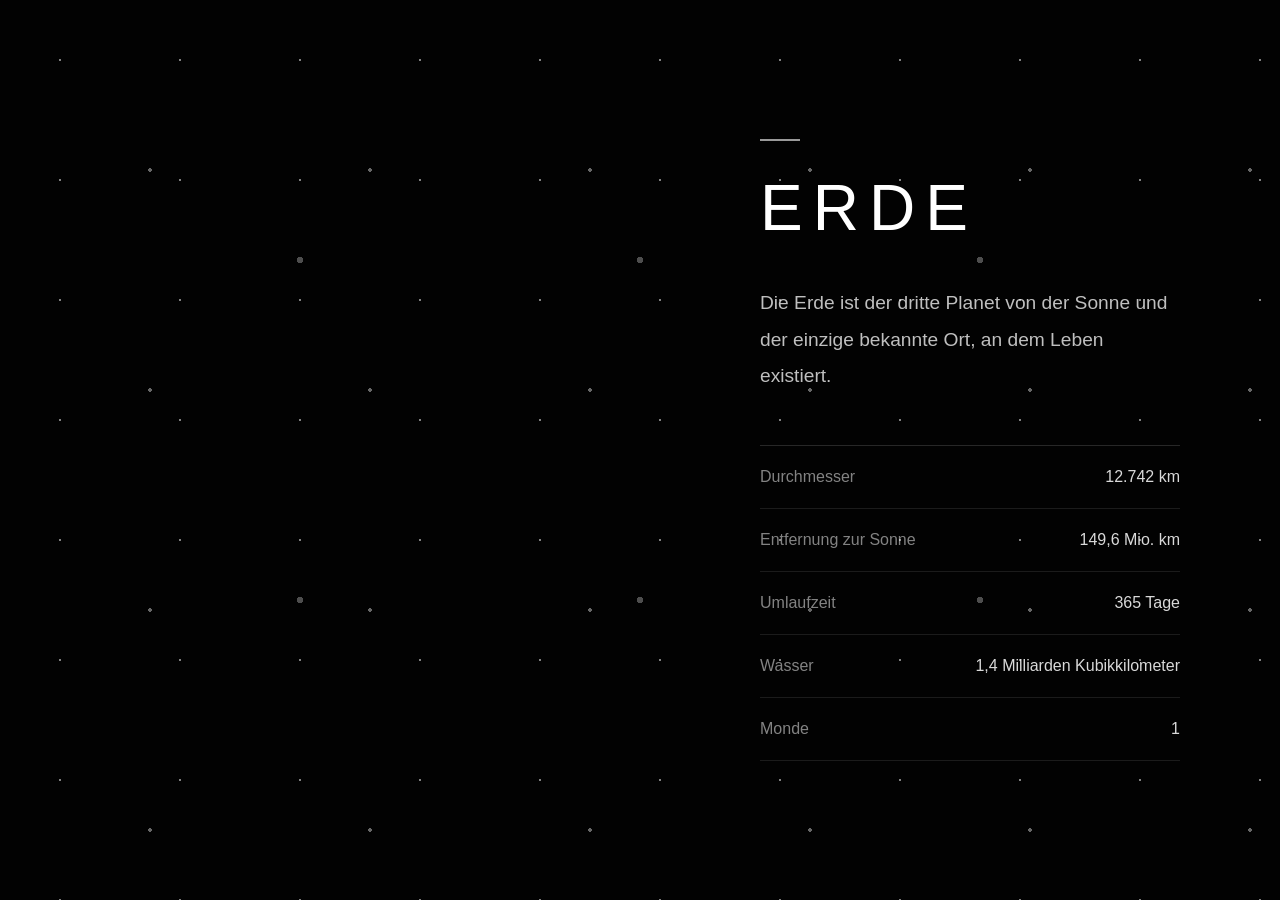
==== Planetarium/erde.html @ fab644e6 "First Commit" ====
<!DOCTYPE html>
<html lang="de">

<head>
  <meta charset="UTF-8">
  <title>ERDE</title>

  <link rel="stylesheet" href="erde.css">
</head>

<body>

<div class="container">

  <div class="left">
    <div class="planet"></div>
  </div>

  <div class="right">


    <div class="line"></div>

    <h1>ERDE</h1>

    <p class="description">
      Die Erde ist der dritte Planet von der Sonne
      und der einzige bekannte Ort,
      an dem Leben existiert.
    </p>

    <div class="facts">

      <div class="fact">
        <span class="fact-title">Durchmesser</span>
        <span>12.742 km</span>
      </div>

      <div class="fact">
        <span class="fact-title">Entfernung zur Sonne</span>
        <span>149,6 Mio. km</span>
      </div>

      <div class="fact">
        <span class="fact-title">Umlaufzeit</span>
        <span>365 Tage</span>
      </div>
       </div>
       
      <div class="fact">
        <span class="fact-title">Wasser</span>
        <span>1,4 Milliarden Kubikkilometer</span>
      </div>

      <div class="fact">
        <span class="fact-title">Monde</span>
        <span>1</span>
     

    </div>


  </div>

</div>

</body>
</html>
---- Planetarium/erde.css ----
* {
  margin: 0;
  padding: 0;
  box-sizing: border-box;
}

body {
    
  background: #020202;
  color: white;
  font-family: "Helvetica Neue", Arial, sans-serif;
  overflow: hidden;
  
  position: relative;
}

/* 🌌 Sterne Hintergrund */
body::before {
  content: "";

  position: fixed;
  inset: 0;

  background-image:

    /* Kleine Sterne */
    radial-gradient(white 1px, transparent 1px),

    /* Mittlere Sterne */
    radial-gradient(rgba(255,255,255,0.8) 2px, transparent 2px),

    /* Große Sterne */
    radial-gradient(rgba(255,255,255,0.6) 3px, transparent 3px);

  background-size:
    120px 120px,
    220px 220px,
    340px 340px;

  background-position:
    0 0,
    40px 60px,
    130px 90px;

  opacity: 0.5;

  z-index: -1;

  animation:
    starsGlow 5s ease-in-out infinite;
}

/* Gesamtlayout */
.container {
  display: flex;
  justify-content: space-between;
  align-items: center;

  width: 100vw;
  height: 100vh;

  padding: 80px 100px;
}

/* Linke Seite */
.left {
  flex: 1;

  display: flex;
  justify-content: center;
  align-items: center;
}

/* 🌍 Planet */
.planet {
  width: 650px;
  height: 650px;

  border-radius: 100%;

  background-image: url("https://nationalgeographic.de/wp-content/uploads/2025/06/01bluemarbleearth.ngsversion.1437508801010.jpg");
  background-size: cover;
  background-position: center;


 

  animation:
    float 7s ease-in-out infinite,
    glowPulse 5s ease-in-out infinite;
}


/* Rechte Infoseite */
.right {
  width: 420px;
}


/* Dünne Linie */
.line {
  width: 40px;
  height: 2px;
  background: rgba(255,255,255,0.6);

  margin-bottom: 30px;
}

/* Titel */
h1 {
  font-size: 4rem;
  font-weight: 300;

  letter-spacing: 10px;

  margin-bottom: 40px;
}

/* Beschreibung */
.description {
  color: rgba(255,255,255,0.75);

  font-size: 1.2rem;
  line-height: 1.9;

  margin-bottom: 50px;
}

/* Fakten */
.facts {
  border-top: 1px solid rgba(255,255,255,0.15);
}

.fact {
  display: flex;
  justify-content: space-between;

  padding: 22px 0;

  border-bottom: 1px solid rgba(255,255,255,0.1);

  color: rgba(255,255,255,0.85);
}

.fact-title {
  opacity: 0.6;
}


/* 🌍 Schwebebewegung */
@keyframes float {

  0% {
    transform: translateY(0px);
  }

  50% {
    transform: translateY(-12px);
  }

  100% {
    transform: translateY(0px);
  }
}


/* 🌌 Sterne Bewegung */
@keyframes starsMove {

  from {
    transform: translateY(0);
  }

  to {
    transform: translateY(300px);
  }
}

/* ✨ Sterne Funkeln */
@keyframes starsGlow {

  0% {
    opacity: 0.35;
  }

  50% {
    opacity: 0.65;
  }

  100% {
    opacity: 0.35;
  }
}
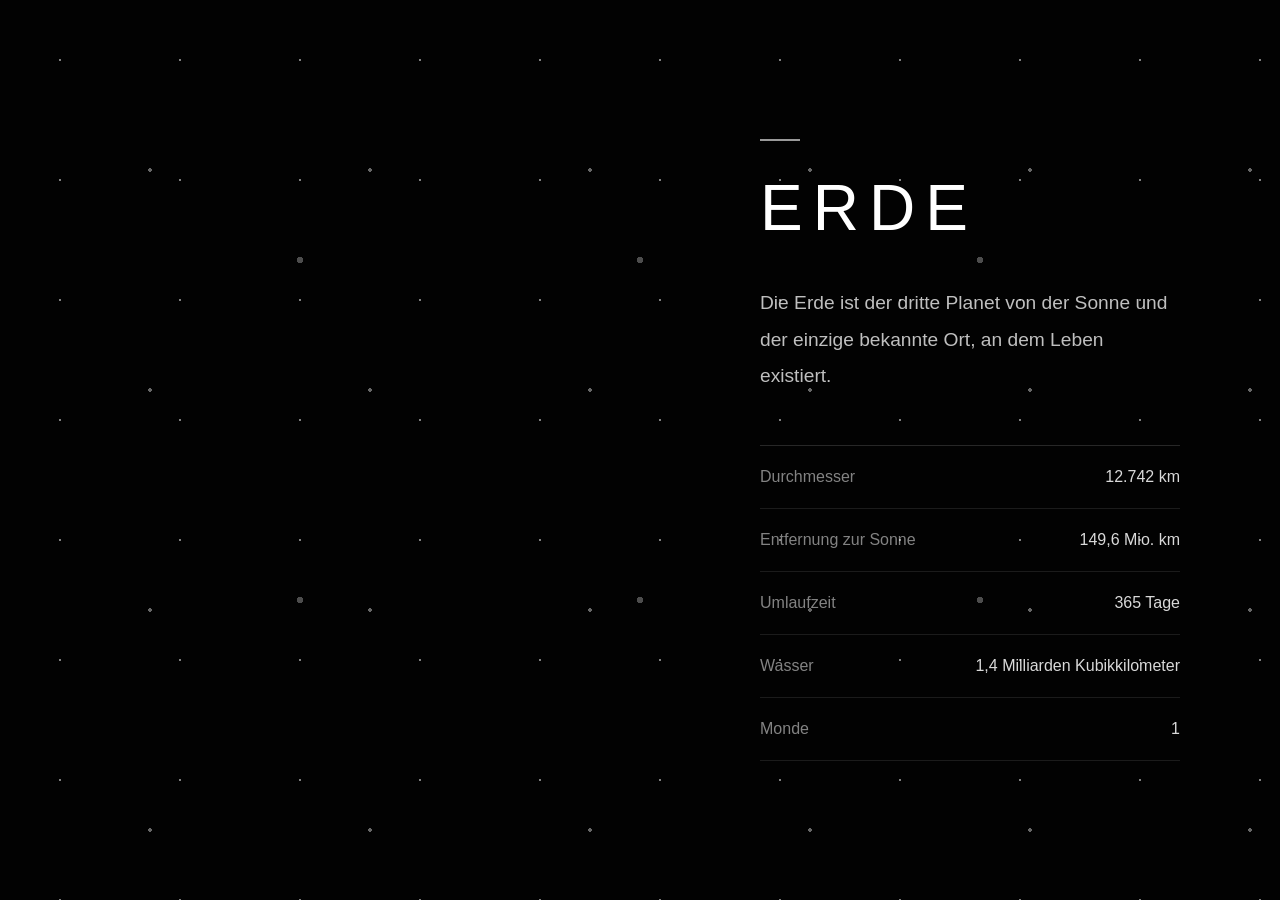
==== commit 3db914ee: "erde changes" ====
--- a/Planetarium/erde.html
+++ b/Planetarium/erde.html
@@ -3,6 +3,7 @@
 
 <head>
   <meta charset="UTF-8">
+  <meta name="viewport" content="width=device-width, initial-scale=1.0">
   <title>ERDE</title>
 
   <link rel="stylesheet" href="erde.css">
--- a/Planetarium/erde.css
+++ b/Planetarium/erde.css
@@ -145,7 +145,35 @@
 .fact-title {
   opacity: 0.6;
 }
-
+/* Handy */
+@media (max-width: 700px) {
+  .container {
+    flex-direction: column;
+    text-align: center;
+    padding: 35px 22px;
+    gap: 35px;
+  }
+
+  .right {
+    align-items: center;
+  }
+
+  .planet {
+    width: 200px;
+    height: 200px;
+  }
+
+  .line {
+    margin-left: auto;
+    margin-right: auto;
+  }
+
+  .fact {
+    flex-direction: column;
+    gap: 5px;
+    align-items: center;
+  }
+}
 
 /* 🌍 Schwebebewegung */
 @keyframes float {
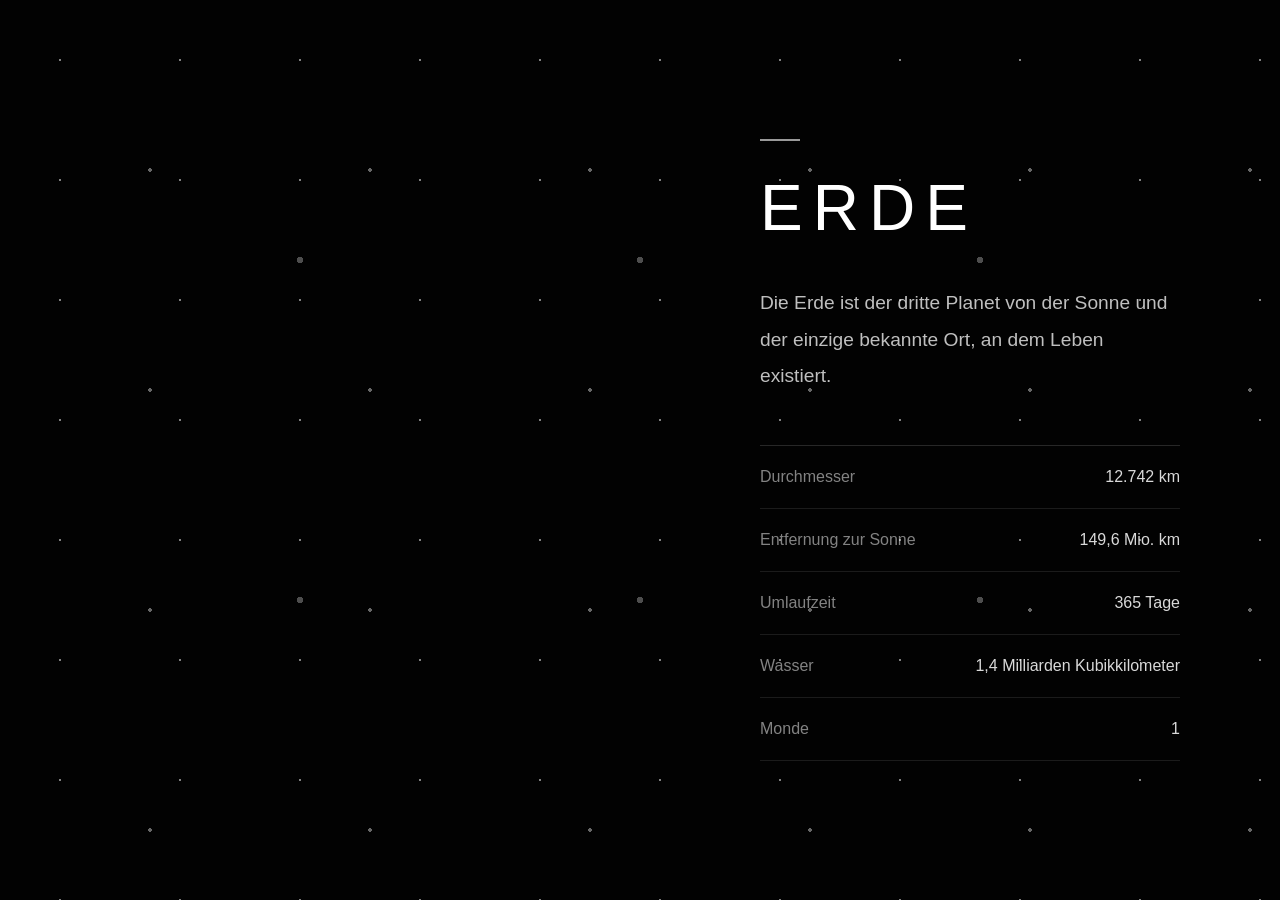
==== commit 0fd66646: "namen angepasst" ====
--- a/Planetarium/erde.html
+++ b/Planetarium/erde.html
@@ -4,7 +4,7 @@
 <head>
   <meta charset="UTF-8">
   <meta name="viewport" content="width=device-width, initial-scale=1.0">
-  <title>ERDE</title>
+  <title>Planet</title>
 
   <link rel="stylesheet" href="erde.css">
 </head>
